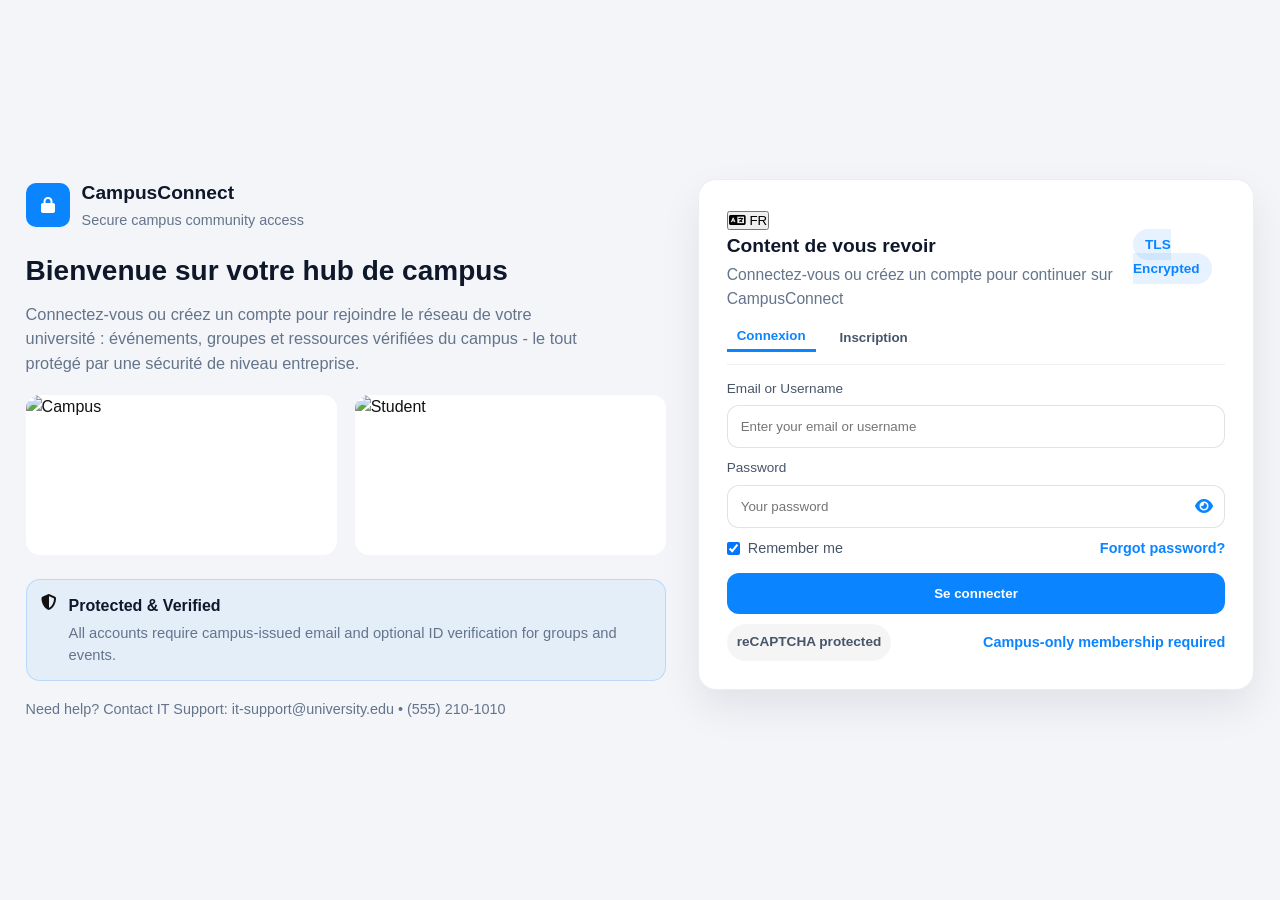
==== public/auth.html @ 8ff951ba "Refactor: Convert to multi-page architecture and add Ymatch module" ====
<!DOCTYPE html>
<html lang="fr">
<head>
    <meta charset="UTF-8">
    <meta name="viewport" content="width=device-width, initial-scale=1.0">
    <title>CampusConnect - Connexion</title>
    <link rel="stylesheet" href="css/style.css">
    <!-- Utilisation de FontAwesome pour des icônes rapides et propres -->
    <link rel="stylesheet" href="https://cdnjs.cloudflare.com/ajax/libs/font-awesome/6.4.0/css/all.min.css">
</head>
<body>
    <!-- VIEW AUTH (light) -->
    <section id="view-auth" class="view-auth" style="display:flex;">
        <div class="auth-shell">
            <div class="auth-left">
                <div class="auth-brand">
                    <div class="auth-brand-icon"><i class="fa-solid fa-lock"></i></div>
                    <div>
                        <div class="auth-brand-title">CampusConnect</div>
                        <div class="auth-brand-sub">Secure campus community access</div>
                    </div>
                </div>

                <h2 data-translate-key="auth_welcome_title">Welcome to your campus hub</h2>
                <p class="auth-lead" data-translate-key="auth_welcome_subtitle">
                    Sign in or create an account to join your university network: events, groups, and verified campus resources — all protected with enterprise-grade security.
                </p>

                <div class="auth-image-grid">
                    <div class="auth-image-tile">
                        <img alt="Campus" src="https://images.unsplash.com/photo-1500530855697-b586d89ba3ee?auto=format&fit=crop&w=900&q=80" />
                    </div>
                    <div class="auth-image-tile">
                        <img alt="Student" src="https://picsum.photos/seed/campus-student/900/500" />
                    </div>
                </div>

                <div class="auth-protected">
                    <i class="fa-solid fa-shield-halved"></i>
                    <div>
                        <div class="auth-protected-title">Protected &amp; Verified</div>
                        <div class="auth-protected-sub">
                            All accounts require campus-issued email and optional ID verification for groups and events.
                        </div>
                    </div>
                </div>

                <div class="auth-support muted">
                    Need help? Contact IT Support: it-support@university.edu • (555) 210-1010
                </div>
            </div>

            <div class="auth-right">
                <div class="auth-card">
                    <button class="btn-lang-auth" id="btn-lang-switcher-auth" title="Changer de langue">
                        <i class="fa-solid fa-language"></i> FR
                    </button>
                    <div class="auth-card-head">
                        <div>
                            <div class="auth-card-title" data-translate-key="auth_card_title">Welcome back</div>
                            <div class="auth-card-sub" data-translate-key="auth_card_subtitle">Sign in or create an account to continue to CampusConnect</div>
                        </div>
                        <div class="auth-secure">
                            <span class="secure-pill">TLS Encrypted</span>
                        </div>
                    </div>

                    <div class="auth-tabs">
                        <button class="auth-tab active" type="button" data-auth-form="login" data-translate-key="auth_tab_login">Login</button>
                        <button class="auth-tab" type="button" data-auth-form="signup" data-translate-key="auth_tab_signup">Sign-up</button>
                    </div>

                    <form id="form-login" class="auth-form" data-auth-form="login">
                        <label class="auth-label">Email or Username</label>
                        <input class="auth-input" type="text" placeholder="Enter your email or username" />

                        <label class="auth-label">Password</label>
                        <div class="auth-input-with-icon">
                            <input class="auth-input" type="password" placeholder="Your password" />
                            <i class="fa-solid fa-eye auth-eye"></i>
                        </div>

                        <div class="auth-row">
                            <label class="auth-checkbox">
                                <input type="checkbox" checked />
                                <span>Remember me</span>
                            </label>
                            <a href="#" class="auth-link">Forgot password?</a>
                        </div>

                        <button class="auth-primary" type="button" id="btn-auth-login" data-translate-key="auth_signin_button">Sign in</button>
                        <div class="auth-rec">
                            <span class="rec-pill">reCAPTCHA protected</span>
                            <span class="auth-link muted">Campus-only membership required</span>
                        </div>
                    </form>

                    <form id="form-signup" class="auth-form" data-auth-form="signup" style="display:none;">
                        <div class="auth-form-grid">
                            <div>
                                <label class="auth-label">Full name</label>
                                <input class="auth-input" type="text" placeholder="Your full name" />
                            </div>
                            <div>
                                <label class="auth-label">Campus email</label>
                                <input class="auth-input" type="email" placeholder="you@campus.edu" />
                            </div>
                        </div>

                        <label class="auth-label">Password</label>
                        <div class="auth-form-grid2">
                            <input class="auth-input" type="password" placeholder="Password" />
                            <input class="auth-input" type="password" placeholder="Confirm password" />
                        </div>

                        <div class="auth-form-select-row">
                            <div>
                                <label class="auth-label">Major</label>
                                <select class="auth-input">
                                    <option>Computer Science</option>
                                </select>
                            </div>
                            <div>
                                <label class="auth-label">Year</label>
                                <select class="auth-input">
                                    <option>First year</option>
                                </select>
                            </div>
                        </div>

                        <label class="auth-label">Student ID verification</label>
                        <button class="auth-secondary" type="button">Upload</button>

                        <div class="auth-terms">
                            <div class="auth-help muted">Accepted formats: JPG, PNG, PDF Max 5MB.</div>
                            <label class="auth-checkbox">
                                <input type="checkbox" checked />
                                <span>I agree to the Terms &amp; Privacy</span>
                            </label>
                        </div>

                        <button class="auth-primary" type="button" id="btn-auth-signup" data-translate-key="auth_create_button">Create account</button>
                        <div class="auth-footer-links">
                            <a href="#" class="auth-link">Terms</a>
                            <a href="#" class="auth-link">Privacy</a>
                        </div>
                    </form>
                </div>
            </div>
        </div>
    </section>

    <!-- Utilisation de type="module" pour permettre les imports/exports JavaScript -->
    <script type="module" src="js/app.js"></script>
</body>
</html>
---- public/css/style.css ----
/* =========================================
   VARIABLES & RESET
   ========================================= */
:root {
    --bg-main: #0b0b0c;
    --bg-card: #111113;
    --bg-hover: #16161a;
    --border-color: #232327;

    --text-primary: #f5f7fb;
    --text-secondary: #a7b0bf;

    --accent-blue: #0b84ff;
    --accent-blue-hover: #0768c2;
    --accent-green: #22c55e;
    --danger-red: #ef4444;

    --border-radius: 12px;
    --transition: all 0.2s ease-in-out;
}

/* ==========================================================
   Profile (Competences / About) - wireframes UI
   ========================================================== */
.profile-panel { padding-top: 4px; }

.profile-section-card {
    padding: 18px;
}

.profile-section-head {
    display: flex;
    align-items: center;
    justify-content: space-between;
    margin-bottom: 12px;
}

.profile-section-title {
    font-weight: 950;
    color: var(--text-primary);
}

.profile-edit-icon {
    color: rgba(255,255,255,0.55);
    cursor: pointer;
}

/* Skills techniques */
.skill-tech-list { display: grid; gap: 14px; }

.skill-tech-row { display: grid; gap: 8px; }

.skill-tech-top {
    display: flex;
    align-items: baseline;
    justify-content: space-between;
    gap: 12px;
}

.skill-tech-name { font-weight: 900; color: var(--text-primary); font-size: 0.95rem; }
.skill-tech-level { color: rgba(255,255,255,0.65); font-weight: 800; font-size: 0.78rem; }

.skill-track {
    height: 4px;
    background: rgba(255,255,255,0.10);
    border-radius: 999px;
    overflow: hidden;
}

.skill-fill {
    height: 100%;
    background: linear-gradient(90deg, rgba(11,132,255,0.95), rgba(59,130,246,0.95));
    border-radius: 999px;
}

/* Skills transversales */
.trans-chip-group {
    display: flex;
    flex-wrap: wrap;
    gap: 10px;
}

.trans-chip {
    display: inline-block;
    background: rgba(255,255,255,0.04);
    border: 1px solid var(--border-color);
    border-radius: 999px;
    padding: 8px 12px;
    color: var(--text-primary);
    font-weight: 900;
    font-size: 0.78rem;
}

/* Projects */
.projects-grid {
    display: grid;
    gap: 12px;
}

.project-card {
    padding: 14px;
    border-radius: 12px;
    border: 1px solid var(--border-color);
    background: rgba(255,255,255,0.02);
}

.project-title {
    font-weight: 950;
    color: var(--text-primary);
    margin-bottom: 8px;
}

.project-desc { line-height: 1.45; font-size: 0.86rem; margin-bottom: 10px; }

.project-tags {
    display: flex;
    gap: 8px;
    flex-wrap: wrap;
}

.project-tag {
    background: rgba(34,197,94,0.12);
    border: 1px solid rgba(34,197,94,0.35);
    color: #86efac;
    padding: 6px 10px;
    border-radius: 999px;
    font-weight: 900;
    font-size: 0.76rem;
}

/* Links */
.links-list { display: grid; gap: 10px; }

.link-row {
    display: flex;
    align-items: center;
    gap: 12px;
    padding: 12px;
    border-radius: 12px;
    border: 1px solid var(--border-color);
    background: rgba(255,255,255,0.02);
}

.link-icon { width: 22px; text-align: center; color: rgba(255,255,255,0.8); }
.link-text { flex: 1; min-width: 0; }
.link-label { font-weight: 950; color: var(--text-primary); }
.link-url { overflow: hidden; text-overflow: ellipsis; white-space: nowrap; max-width: 340px; }
.link-arrow { color: rgba(147,197,253,0.85); }

html, body {
    height: 100%;
}

* {
    margin: 0;
    padding: 0;
    box-sizing: border-box;
}

body {
    font-family: -apple-system, BlinkMacSystemFont, "Segoe UI", Roboto, Helvetica, Arial, sans-serif;
    background-color: var(--bg-main);
    color: var(--text-primary);
    line-height: 1.5;
}

a {
    text-decoration: none;
    color: inherit;
}

ul {
    list-style: none;
}

/* =========================================
   HEADER
   ========================================= */
.main-header {
    position: fixed;
    top: 0;
    left: 0;
    width: 100%;
    height: 70px;
    background-color: var(--bg-card);
    border-bottom: 1px solid var(--border-color);
    display: flex;
    align-items: center;
    justify-content: space-between;
    padding: 0 40px;
    z-index: 1000;
}

.logo {
    font-size: 1.5rem;
    color: var(--accent-blue);
    font-weight: bold;
}

.search-bar {
    background-color: var(--bg-main);
    border: 1px solid var(--border-color);
    border-radius: 20px;
    padding: 8px 16px;
    display: flex;
    align-items: center;
    width: 350px;
}

.search-bar i {
    color: var(--text-secondary);
    margin-right: 10px;
}

.search-bar input {
    background: transparent;
    border: none;
    color: var(--text-primary);
    width: 100%;
    outline: none;
}

.header-right {
    display: flex;
    align-items: center;
    gap: 20px;
}

.btn-ia-assistant {
    background: linear-gradient(135deg, #0070f3, #8a2be2);
    color: white;
    border: none;
    padding: 8px 16px;
    border-radius: 20px;
    font-weight: 600;
    cursor: pointer;
    display: flex;
    align-items: center;
    gap: 8px;
    transition: var(--transition);
}

.btn-ia-assistant:hover {
    opacity: 0.9;
    transform: scale(1.05);
}

.profile-icon img, .avatar-small {
    width: 40px;
    height: 40px;
    border-radius: 50%;
    object-fit: cover;
    cursor: pointer;
}

/* =========================================
   LAYOUT (GRID)
   ========================================= */
.container {
    max-width: 1680px;
    margin: 86px auto 30px; /* space for fixed header */
    padding: 0 32px;
}

.layout-grid {
    display: grid;
    grid-template-columns: 300px minmax(0, 1fr) 400px;
    gap: 22px;
    align-items: start;
}

/* =========================================
   COMPOSANTS PARTAGES
   ========================================= */
.card {
    background-color: var(--bg-card);
    border: 1px solid var(--border-color);
    border-radius: var(--border-radius);
    padding: 20px;
    margin-bottom: 20px;
}

.btn-primary {
    background-color: var(--accent-blue);
    color: white;
    border: none;
    padding: 8px 20px;
    border-radius: 6px;
    font-weight: bold;
    cursor: pointer;
    transition: var(--transition);
}

.btn-primary:hover {
    background-color: var(--accent-blue-hover);
}

/* =========================================
   COLONNE GAUCHE (NAV)
   ========================================= */
.main-nav li {
    margin-bottom: 8px;
}

.main-nav a {
    display: flex;
    align-items: center;
    gap: 15px;
    padding: 12px 20px;
    border-radius: 8px;
    color: var(--text-secondary);
    font-weight: 500;
    transition: var(--transition);
}

.main-nav a:hover, .main-nav a.active {
    background-color: var(--bg-hover);
    color: var(--accent-blue);
}

/* =========================================
   COLONNE CENTRE (FEED)
   ========================================= */
.create-post textarea {
    width: 100%;
    background: transparent;
    border: none;
    color: var(--text-primary);
    resize: none;
    outline: none;
    margin-left: 15px;
    font-size: 1rem;
}

.create-post-header {
    display: flex;
    border-bottom: 1px solid var(--border-color);
    padding-bottom: 15px;
    margin-bottom: 15px;
}

.create-post-actions {
    display: flex;
    justify-content: space-between;
    align-items: center;
}

.btn-icon {
    background: transparent;
    border: none;
    color: var(--text-secondary);
    cursor: pointer;
    font-size: 0.9rem;
}

/* Styles injectés pour les posts JS */
.post-header { display: flex; align-items: center; gap: 15px; margin-bottom: 15px; }
.post-meta h3 { font-size: 1rem; color: var(--text-primary); }
.post-meta span { font-size: 0.8rem; color: var(--text-secondary); }
.post-content { margin-bottom: 15px; color: var(--text-primary); }
.post-image { width: 100%; border-radius: 8px; margin-bottom: 15px; }
.post-actions { display: flex; gap: 20px; border-top: 1px solid var(--border-color); padding-top: 15px; }
.post-actions button { background: transparent; border: none; color: var(--text-secondary); cursor: pointer; display: flex; align-items: center; gap: 8px; }
.post-actions button:hover { color: var(--accent-blue); }

/* =========================================
   COLONNE DROITE (EVENTS)
   ========================================= */
.events-widget h2 { font-size: 1.1rem; margin-bottom: 20px; border-bottom: 1px solid var(--border-color); padding-bottom: 10px; }
.event-item { display: flex; gap: 15px; margin-bottom: 15px; align-items: center; }
.event-date { background-color: var(--bg-hover); padding: 10px; border-radius: 8px; text-align: center; color: var(--accent-blue); font-weight: bold; min-width: 50px; }
.event-details h3 { font-size: 0.95rem; }
.event-details p { font-size: 0.8rem; color: var(--text-secondary); }

/* =========================================
   SECTION PROFIL
   ========================================= */
.profile-card {
    padding: 0; /* Padding handled internally for the banner */
    overflow: hidden;
}

.profile-banner {
    height: 150px;
    background: linear-gradient(135deg, var(--accent-blue), #8a2be2);
    width: 100%;
}

.profile-info-header {
    padding: 0 20px 20px;
    display: flex;
    align-items: flex-end;
    gap: 20px;
    position: relative;
    margin-top: -50px;
}

.profile-avatar-large {
    width: 120px;
    height: 120px;
    border-radius: 50%;
    border: 5px solid var(--bg-card);
    background-color: var(--bg-card);
    object-fit: cover;
}

.profile-main-details {
    flex-grow: 1;
    padding-bottom: 10px;
}

.text-secondary {
    color: var(--text-secondary);
}

.btn-ymatch {
    margin-bottom: 10px;
    background: linear-gradient(135deg, #10b981, #059669);
}

.profile-stats {
    display: flex;
    justify-content: space-around;
    padding: 20px;
    border-top: 1px solid var(--border-color);
    background-color: rgba(255, 255, 255, 0.02);
}

.stat-item {
    text-align: center;
}

.stat-value {
    display: block;
    font-size: 1.5rem;
    font-weight: bold;
    color: var(--text-primary);
}

.stat-label {
    font-size: 0.9rem;
    color: var(--text-secondary);
}

.skills-container {
    display: flex;
    flex-wrap: wrap;
    gap: 10px;
    margin-top: 15px;
}

.skill-badge {
    background-color: var(--bg-hover);
    color: var(--text-primary);
    padding: 6px 15px;
    border-radius: 20px;
    font-size: 0.85rem;
    border: 1px solid var(--border-color);
    font-weight: 500;
    transition: var(--transition);
}

.skill-badge:hover {
    border-color: var(--accent-blue);
    color: var(--accent-blue);
}

/* =========================================
   SECTION MESSAGERIE
   ========================================= */
.messages-container { display: flex; padding: 0; height: 640px; overflow: hidden; }
.messages-sidebar { width: 30%; border-right: 1px solid var(--border-color); display: flex; flex-direction: column; background-color: var(--bg-card); }
.messages-search { padding: 15px; border-bottom: 1px solid var(--border-color); }
.messages-search input { width: 100%; background: var(--bg-main); border: 1px solid var(--border-color); padding: 8px 15px; border-radius: 20px; color: white; outline: none; }
.contacts-list { flex-grow: 1; overflow-y: auto; }
.contact-item { display: flex; gap: 12px; padding: 15px; border-bottom: 1px solid var(--border-color); cursor: pointer; transition: var(--transition); }
.contact-item:hover { background-color: var(--bg-hover); }
.contact-info h4 { font-size: 0.95rem; color: var(--text-primary); margin-bottom: 4px; }
.contact-info p { font-size: 0.8rem; color: var(--text-secondary); white-space: nowrap; overflow: hidden; text-overflow: ellipsis; max-width: 150px; }
.messages-chat { width: 70%; display: flex; flex-direction: column; background-color: var(--bg-main); }
.chat-header { padding: 15px 20px; border-bottom: 1px solid var(--border-color); background-color: var(--bg-card); display: flex; align-items: center; }
.chat-history { flex-grow: 1; padding: 20px; overflow-y: auto; display: flex; flex-direction: column; gap: 15px; }
.chat-bubble { max-width: 75%; padding: 10px 16px; border-radius: 18px; font-size: 0.95rem; line-height: 1.4; }
.chat-bubble.sender { background-color: var(--accent-blue); color: white; align-self: flex-end; border-bottom-right-radius: 4px; }
.chat-bubble.receiver { background-color: var(--bg-card); border: 1px solid var(--border-color); color: var(--text-primary); align-self: flex-start; border-bottom-left-radius: 4px; }
.chat-input-area { padding: 15px; border-top: 1px solid var(--border-color); display: flex; gap: 10px; background-color: var(--bg-card); }
.chat-input-area input { flex-grow: 1; background: var(--bg-main); border: 1px solid var(--border-color); padding: 10px 15px; border-radius: 20px; color: white; outline: none; }
.chat-input-area button { border-radius: 50%; width: 40px; height: 40px; display: flex; justify-content: center; align-items: center; padding: 0; }
.messages-actions { padding: 14px 15px 8px; border-bottom: 1px solid var(--border-color); }
.new-discussion-btn { width: 100%; border-radius: 10px; padding: 9px 10px; font-size: 0.9rem; display: inline-flex; align-items: center; justify-content: center; gap: 8px; }

/* ==========================================================
   CampusConnect wireframes styling (approx.)
   ========================================================== */
.muted { color: var(--text-secondary); }
.muted.small { font-size: 0.8rem; }

/* Auth */
.view-auth {
    min-height: 100vh;
    height: 100vh;
    height: 100svh; /* meilleure stabilité sur mobile */
    width: 100%;
    background: #f3f5f9;
    color: #111;
    display: flex;
    align-items: center;
    justify-content: center;
    padding: 24px;
    box-sizing: border-box;
}
.auth-shell { width: min(1440px, 96vw); background: transparent; display: grid; grid-template-columns: 1.15fr 1fr; gap: 32px; }
.auth-brand { display: flex; align-items: center; gap: 12px; margin-bottom: 18px; }
.auth-brand-icon { width: 44px; height: 44px; border-radius: 10px; background: #0b84ff; color: #fff; display: flex; align-items: center; justify-content: center; }
.auth-brand-title { font-weight: 800; font-size: 1.2rem; color: #0f172a; }
.auth-brand-sub { color: #64748b; font-size: 0.9rem; margin-top: 2px; }
.auth-left h2 { font-size: 1.75rem; margin-top: 18px; color: #0f172a; }
.auth-lead { color: #64748b; margin-top: 10px; font-size: 1.02rem; max-width: 560px; }
.auth-image-grid { display: grid; grid-template-columns: 1fr 1fr; gap: 18px; margin-top: 20px; }
.auth-image-tile { height: 160px; border-radius: 14px; overflow: hidden; background: #fff; }
.auth-image-tile img { width: 100%; height: 100%; object-fit: cover; display: block; }
.auth-protected { margin-top: 24px; background: rgba(11,132,255,0.06); border: 1px solid rgba(11,132,255,0.2); border-radius: 14px; padding: 14px; display: flex; gap: 12px; align-items: flex-start; }
.auth-protected-title { font-weight: 700; color: #0f172a; }
.auth-protected-sub { color: #64748b; font-size: 0.92rem; margin-top: 4px; }
.auth-support { margin-top: 18px; color: #64748b; font-size: 0.9rem; }

.auth-card { background: #fff; border-radius: 18px; padding: 28px; box-shadow: 0 18px 40px rgba(2,6,23,0.08); border: 1px solid rgba(15,23,42,0.07); }
.auth-card-head { display: flex; align-items: flex-start; justify-content: space-between; gap: 16px; margin-bottom: 12px; }
.auth-card-title { font-size: 1.2rem; font-weight: 900; color: #0f172a; }
.auth-card-sub { color: #64748b; font-size: 0.98rem; margin-top: 2px; }
.auth-secure .secure-pill { background: rgba(11,132,255,0.1); color: #0b84ff; padding: 8px 12px; border-radius: 999px; font-weight: 700; font-size: 0.85rem; }
.auth-tabs { display: flex; gap: 14px; border-bottom: 1px solid rgba(2,6,23,0.06); padding-bottom: 12px; margin-bottom: 14px; }
.auth-tab { background: transparent; border: none; padding: 6px 10px; cursor: pointer; color: #475569; font-weight: 700; }
.auth-tab.active { color: #0b84ff; border-bottom: 3px solid #0b84ff; }
.auth-form { display: block; }
.auth-label { font-size: 0.85rem; color: #475569; display: block; margin-top: 10px; margin-bottom: 6px; }
.auth-input { width: 100%; padding: 13px 13px; border-radius: 12px; border: 1px solid rgba(15,23,42,0.12); outline: none; background: #fff; }
.auth-input-with-icon { position: relative; }
.auth-eye { position: absolute; right: 12px; top: 50%; transform: translateY(-50%); color: #0b84ff; }
.auth-row { display: flex; align-items: center; justify-content: space-between; margin-top: 10px; }
.auth-checkbox { display: flex; align-items: center; gap: 8px; color: #475569; font-size: 0.9rem; }
.auth-link { color: #0b84ff; font-size: 0.9rem; font-weight: 700; text-decoration: none; }
.auth-primary { margin-top: 14px; width: 100%; background: #0b84ff; color: #fff; border: none; border-radius: 12px; padding: 13px 14px; font-weight: 900; cursor: pointer; }
.auth-secondary { width: 120px; border-radius: 10px; padding: 10px 12px; background: rgba(15,23,42,0.04); border: 1px solid rgba(15,23,42,0.1); cursor: pointer; font-weight: 700; }
.auth-rec { display: flex; justify-content: space-between; align-items: center; margin-top: 10px; }
.rec-pill { background: rgba(15,23,42,0.04); padding: 8px 10px; border-radius: 999px; font-size: 0.85rem; color: #475569; font-weight: 700; }
.auth-form-grid { display: grid; grid-template-columns: 1fr 1fr; gap: 16px; }
.auth-form-grid2 { display: grid; grid-template-columns: 1fr 1fr; gap: 16px; }
.auth-form-select { display: grid; grid-template-columns: 1fr 1fr; gap: 16px; margin-top: 6px; }
.auth-terms { margin-top: 12px; }
.auth-help { font-size: 0.85rem; margin-bottom: 10px; }
.auth-footer-links { display: flex; gap: 16px; justify-content: space-between; margin-top: 16px; flex-wrap: wrap; }

@media (max-width: 980px) {
    .auth-shell {
        width: min(920px, 96vw);
        grid-template-columns: 1fr;
        gap: 18px;
    }
    .auth-left {
        order: 2;
    }
    .auth-right {
        order: 1;
    }
}

/* Topbar */
.main-header {
    position: fixed;
    top: 0;
    left: 0;
    width: 100%;
    height: 56px;
    background: #0f1012;
    border-bottom: 1px solid var(--border-color);
    display: flex;
    align-items: center;
    justify-content: space-between;
    padding: 0 22px;
    z-index: 1000;
}
.logo { font-size: 1.1rem; color: #e5e7eb; font-weight: 900; }
.header-center { flex: 1; display: flex; justify-content: center; }
.search-bar { width: 420px; }

.btn-new-post {
    background: #0b84ff;
    color: #fff;
    border: none;
    border-radius: 10px;
    padding: 10px 14px;
    font-weight: 800;
    cursor: pointer;
    display: inline-flex;
    align-items: center;
    gap: 10px;
    box-shadow: 0 8px 20px rgba(11,132,255,0.22);
}

.btn-bot {
    background: rgba(255,255,255,0.08);
    color: #fff;
    border: 1px solid var(--border-color);
    border-radius: 10px;
    padding: 9px 12px;
    font-weight: 800;
    cursor: pointer;
    display: inline-flex;
    align-items: center;
    gap: 8px;
}

/* Layout */
.container {
    max-width: 1680px;
    margin: 86px auto 30px;
    padding: 0 32px;
}

.layout-grid {
    display: grid;
    grid-template-columns: 300px minmax(0, 1fr) 400px;
    gap: 22px;
    align-items: start;
}

.feed-center,
.sidebar-left,
.sidebar-right {
    min-width: 0;
}

.sidebar-left {
    background: #0b0b0c;
    border: 1px solid var(--border-color);
    padding: 14px 10px;
    border-radius: 12px;
    position: sticky;
    top: 74px;
    height: calc(100vh - 98px);
    overflow: auto;
}

.sidebar-right {
    padding-top: 0;
    position: sticky;
    top: 74px;
    height: calc(100vh - 98px);
    overflow: auto;
}

/* Make cards spacing consistent */
.card { margin-bottom: 18px; }

/* Responsive: stack columns nicely */
@media (max-width: 1200px) {
    .layout-grid {
        grid-template-columns: 240px minmax(0, 1fr);
    }
    .sidebar-right {
        position: static;
        height: auto;
        overflow: visible;
    }
}

@media (max-width: 900px) {
    .layout-grid {
        grid-template-columns: 1fr;
    }
    .sidebar-left {
        position: static;
        height: auto;
        overflow: visible;
    }
    .container {
        margin-top: 74px;
        padding: 0 16px;
    }
    .search-bar { width: min(520px, 72vw); }
}

/* Cards + posts */
.card { background-color: var(--bg-card); border: 1px solid var(--border-color); border-radius: 12px; padding: 18px; margin-bottom: 16px; }
.post { padding: 0; overflow: hidden; }
.post-header { padding: 16px; display: flex; align-items: flex-start; gap: 12px; border-bottom: 1px solid var(--border-color); }
.post-meta { flex: 1; }
.post-author-row { display: flex; align-items: center; gap: 10px; }
.post-author-name { font-size: 1rem; color: var(--text-primary); }
.badge-promo { color: var(--text-secondary); font-size: 0.75rem; border: 1px solid var(--border-color); border-radius: 999px; padding: 3px 10px; }
.post-author-sub { margin-top: 6px; }
.post-time { margin-left: auto; padding-top: 4px; }
.post-body { padding: 16px; }
.post-body p { margin-bottom: 12px; color: var(--text-primary); }
.post-image { width: 100%; border-radius: 10px; display: block; object-fit: cover; }
.post-footer { border-top: 1px solid var(--border-color); padding: 14px 16px; display: flex; align-items: center; justify-content: space-between; }
.post-stats { display: flex; gap: 18px; }
.post-stat i, .post-save i { margin-right: 8px; }
.post-save { background: transparent; border: 1px solid var(--border-color); border-radius: 999px; padding: 8px 12px; color: var(--text-secondary); cursor: pointer; font-weight: 700; }
.post-save:hover { border-color: rgba(11,132,255,0.7); color: var(--accent-blue); }

/* Profile */
.profile-page { }
.profile-cover { height: 170px; border-radius: 12px; overflow: hidden; background: #0c0d10; border: 1px solid var(--border-color); }
.profile-cover-image { width: 100%; height: 100%; background-size: cover; background-position: center; }
.profile-header-card { margin-top: -76px; }
.profile-header-top { display: flex; gap: 18px; align-items: flex-start; }
.profile-avatar-large { width: 118px; height: 118px; border-radius: 50%; border: 6px solid var(--bg-card); background: #0b0b0c; object-fit: cover; margin-top: 6px; }
.profile-identity h2 { font-size: 1.35rem; color: var(--text-primary); }
.profile-bio { color: var(--text-secondary); margin-top: 4px; font-size: 0.95rem; }
.profile-contact { margin-top: 10px; display: grid; gap: 6px; }
.profile-actions { margin-left: auto; display: flex; gap: 10px; flex-wrap: wrap; justify-content: flex-end; }
.btn-outline-sm { background: rgba(255,255,255,0.06); border: 1px solid var(--border-color); color: var(--text-primary); padding: 10px 14px; border-radius: 10px; font-weight: 800; cursor: pointer; }
.btn-outline-sm:hover { border-color: rgba(11,132,255,0.6); }
.btn-primary.btn-edit-sm, .btn-primary.btn-edit-sm { padding: 10px 14px; border-radius: 10px; }
.btn-primary { background-color: var(--accent-blue); }
.btn-primary:hover { background-color: var(--accent-blue-hover); }

.profile-stats-grid { display: grid; grid-template-columns: repeat(4, minmax(0, 1fr)); gap: 10px; margin-top: 16px; border-top: 1px solid var(--border-color); padding-top: 14px; }
.stat-box { text-align: center; }
.stat-box .stat-value { display: block; font-size: 1.25rem; font-weight: 900; color: var(--text-primary); }
.stat-box .stat-label { color: var(--text-secondary); font-size: 0.85rem; margin-top: 2px; }

.profile-tabs { display: flex; gap: 10px; margin-top: 14px; }
.profile-tab { border: 1px solid var(--border-color); background: rgba(255,255,255,0.03); color: var(--text-secondary); padding: 9px 12px; border-radius: 10px; font-weight: 800; cursor: pointer; }
.profile-tab.active { color: #fff; border-color: rgba(11,132,255,0.7); background: rgba(11,132,255,0.12); }

.profile-feed { }
.profile-post { padding: 16px; margin-bottom: 14px; background: rgba(255,255,255,0.02); }
.profile-post-top { display: flex; gap: 14px; align-items: flex-start; margin-bottom: 12px; }
.profile-post-author { font-weight: 900; color: var(--text-primary); }
.profile-post-label { margin-left: auto; color: #93c5fd; font-weight: 900; font-size: 0.78rem; padding-top: 6px; }
.profile-post-body p { margin-bottom: 12px; }
.profile-post-image { width: 100%; border-radius: 10px; display: block; object-fit: cover; }
.profile-post-footer { margin-top: 12px; display: flex; justify-content: space-between; align-items: center; border-top: 1px solid var(--border-color); padding-top: 12px; }

/* Right sidebar profile */
.profile-sidecard { margin-bottom: 16px; }
.mutual-row { display: grid; gap: 12px; }
.mutual-item { display: flex; align-items: center; gap: 12px; }
.mutual-name { font-weight: 900; color: var(--text-primary); }
.pill-list { display: grid; gap: 8px; margin-top: 10px; }
.pill-pill { display: inline-block; background: rgba(255,255,255,0.04); border: 1px solid var(--border-color); padding: 7px 10px; border-radius: 12px; color: var(--text-primary); font-size: 0.85rem; font-weight: 700; }
.btn-secondary-full { width: 100%; background: rgba(255,255,255,0.06); border: 1px solid var(--border-color); color: var(--text-primary); padding: 11px 12px; border-radius: 12px; font-weight: 800; cursor: pointer; margin-top: 10px; }
.btn-secondary-full:hover { border-color: rgba(11,132,255,0.6); }
.btn-danger-full { width: 100%; background: rgba(239,68,68,0.14); border: 1px solid rgba(239,68,68,0.45); color: #fecaca; padding: 11px 12px; border-radius: 12px; font-weight: 900; cursor: pointer; margin-top: 10px; }

.side-toggle { display: flex; justify-content: space-between; gap: 14px; align-items: center; padding: 10px 0; border-top: 1px solid var(--border-color); }
.side-toggle:first-of-type { border-top: none; }
.toggle-title { font-weight: 900; color: var(--text-primary); }
.toggle-sub { margin-top: 4px; }

/* Switch */
.switch { position: relative; display: inline-block; width: 42px; height: 24px; }
.switch input { display: none; }
.slider { position: absolute; cursor: pointer; top: 0; left: 0; right: 0; bottom: 0; background-color: rgba(255,255,255,0.12); transition: .2s; border: 1px solid var(--border-color); }
.slider.round { border-radius: 999px; }
.slider:before { position: absolute; content: ""; height: 18px; width: 18px; left: 3px; bottom: 2px; background-color: #94a3b8; transition: .2s; border-radius: 50%; }
.switch input:checked + .slider { background-color: rgba(11,132,255,0.22); border-color: rgba(11,132,255,0.6); }
.switch input:checked + .slider:before { background-color: #ffffff; transform: translateX(18px); }

/* Composer overlay (expanded composer) */
.composer-overlay { position: fixed; inset: 0; background: rgba(0,0,0,0.65); z-index: 9999; padding: 70px 18px 18px; display: none; align-items: flex-start; justify-content: center; overflow: auto; }
.composer-dialog { width: min(1200px, 98vw); height: calc(100vh - 88px); margin: 0 auto; border-radius: 14px; background: var(--bg-main); border: 1px solid var(--border-color); overflow: hidden; position: relative; }
.composer-columns { display: grid; grid-template-columns: 1fr 420px; gap: 16px; padding: 16px; height: 100%; overflow: auto; }
.composer-left, .composer-right { min-width: 0; }
.composer-cancel { position: absolute; right: 16px; top: 12px; background: rgba(255,255,255,0.06); border: 1px solid var(--border-color); color: var(--text-primary); border-radius: 10px; padding: 8px 12px; cursor: pointer; font-weight: 900; z-index: 2; }

.composer-topline { display: flex; justify-content: space-between; align-items: flex-start; gap: 12px; margin-bottom: 10px; }
.composer-user { display: flex; gap: 12px; align-items: center; }
.composer-mini-chip { background: rgba(11,132,255,0.14); border: 1px solid rgba(11,132,255,0.45); color: #93c5fd; padding: 6px 10px; border-radius: 999px; font-weight: 900; }

.editor-toolbar { display: flex; gap: 10px; align-items: center; border-bottom: 1px solid var(--border-color); padding: 10px 0; margin-bottom: 12px; }
.toolbar-btn { width: 34px; height: 34px; border-radius: 10px; border: 1px solid var(--border-color); background: rgba(255,255,255,0.03); color: var(--text-primary); cursor: pointer; display: flex; align-items: center; justify-content: center; }
.toolbar-btn.primaryish { width: auto; padding: 0 14px; gap: 10px; font-weight: 900; color: #fff; background: rgba(11,132,255,0.16); border-color: rgba(11,132,255,0.5); }
.toolbar-spacer { flex: 1; }

.composer-editor textarea { width: 100%; height: 120px; background: rgba(255,255,255,0.02); border: 1px solid var(--border-color); border-radius: 12px; padding: 12px; color: var(--text-primary); outline: none; resize: none; }
.composer-editor-hint { margin-top: 8px; font-size: 0.85rem; }

.composer-section { margin-top: 14px; }
.section-title { font-weight: 1000; margin-bottom: 8px; color: var(--text-primary); }
.section-input { width: 100%; border-radius: 12px; border: 1px solid var(--border-color); background: rgba(255,255,255,0.02); color: var(--text-primary); padding: 10px 12px; outline: none; }
.media-dropzone { border: 1px dashed rgba(147,197,253,0.35); border-radius: 14px; padding: 14px; background: rgba(255,255,255,0.02); }
.media-buttons { display: flex; gap: 10px; margin-top: 10px; flex-wrap: wrap; }
.media-btn { background: rgba(255,255,255,0.05); border: 1px solid var(--border-color); color: var(--text-primary); border-radius: 12px; padding: 10px 12px; cursor: pointer; font-weight: 900; display: inline-flex; align-items: center; gap: 10px; }
.media-thumbs { display: flex; gap: 10px; margin-top: 10px; }
.thumb { flex: 1; height: 54px; border-radius: 12px; border: 1px solid var(--border-color); background: rgba(255,255,255,0.03); display: flex; align-items: center; justify-content: center; font-size: 0.8rem; }
.mention-row { display: flex; align-items: center; gap: 12px; margin-top: 10px; }
.mention-pill { background: rgba(11,132,255,0.12); border: 1px solid rgba(11,132,255,0.45); color: #93c5fd; border-radius: 999px; padding: 9px 12px; font-weight: 900; cursor: pointer; }
.mention-chips { display: flex; gap: 8px; flex-wrap: wrap; }
.chip { background: rgba(255,255,255,0.04); border: 1px solid var(--border-color); border-radius: 999px; padding: 7px 10px; color: var(--text-secondary); font-weight: 800; font-size: 0.8rem; }

.location-row { display: flex; gap: 10px; align-items: center; }
.find-btn { border-radius: 12px; padding: 10px 12px; border: 1px solid var(--border-color); background: rgba(255,255,255,0.05); color: var(--text-primary); font-weight: 900; cursor: pointer; white-space: nowrap; }
.location-preview { height: 90px; border: 1px solid var(--border-color); border-radius: 14px; display: flex; align-items: center; justify-content: center; margin-top: 10px; }

.schedule-row { display: flex; gap: 12px; margin-bottom: 12px; }
.radio-pill { display: inline-flex; align-items: center; gap: 10px; padding: 10px 12px; border-radius: 999px; background: rgba(255,255,255,0.04); border: 1px solid var(--border-color); cursor: pointer; color: var(--text-primary); font-weight: 900; font-size: 0.9rem; }
.schedule-grid { display: grid; grid-template-columns: 1fr 1fr; gap: 12px; }
.field-label { font-size: 0.82rem; color: var(--text-secondary); font-weight: 900; margin-bottom: 6px; }

.audience-grid { display: grid; gap: 10px; }
.audience-option { display: grid; gap: 4px; padding: 12px; border-radius: 14px; border: 1px solid var(--border-color); background: rgba(255,255,255,0.02); cursor: pointer; }
.audience-option input { margin-right: 10px; }
.audience-option span { font-weight: 950; color: var(--text-primary); }
.audience-option .small { font-size: 0.8rem; }

.live-preview { border: 1px solid var(--border-color); border-radius: 14px; padding: 14px; background: rgba(255,255,255,0.02); }
.live-preview-title { font-weight: 1000; font-size: 1rem; }
.preview-post { margin-top: 12px; border-radius: 12px; border: 1px solid var(--border-color); background: rgba(255,255,255,0.02); padding: 12px; }
.preview-user { display: flex; gap: 12px; align-items: center; }
.preview-name { font-weight: 950; color: var(--text-primary); }
.preview-text { margin-top: 10px; line-height: 1.45; }
.preview-media { display: grid; grid-template-columns: 1fr 1fr; gap: 10px; margin-top: 12px; }
.preview-thumb { height: 92px; border-radius: 12px; border: 1px solid var(--border-color); background: rgba(255,255,255,0.03); }
.preview-actions { display: flex; align-items: center; justify-content: space-between; margin-top: 10px; }
.save-preview { color: var(--accent-blue); font-weight: 900; }

.composer-autoside { margin-top: 12px; }
.composer-bottom-bar { position: sticky; bottom: 0; background: rgba(15,16,18,0.95); border-top: 1px solid var(--border-color); padding: 14px; }
.composer-success { background: var(--accent-blue); color: #fff; border-radius: 12px; padding: 10px 12px; font-weight: 900; }
.composer-actions { display: flex; gap: 12px; align-items: center; justify-content: space-between; flex-wrap: wrap; margin-top: 12px; }
.composer-publish { border-radius: 12px; padding: 11px 14px; font-weight: 1000; }
.draft-btn, .cancel-btn { border-radius: 12px; padding: 11px 14px; font-weight: 1000; border: 1px solid var(--border-color); background: rgba(255,255,255,0.05); color: var(--text-primary); cursor: pointer; }

/* Chatbot */
.chatbot-widget {
    position: fixed;
    right: 20px;
    bottom: 18px;
    width: min(380px, calc(100vw - 28px));
    height: 460px;
    background: #111113;
    border: 1px solid var(--border-color);
    border-radius: 14px;
    box-shadow: 0 16px 44px rgba(0, 0, 0, 0.45);
    z-index: 10000;
    display: none;
    flex-direction: column;
    overflow: hidden;
}

.chatbot-header {
    padding: 12px 14px;
    border-bottom: 1px solid var(--border-color);
    display: flex;
    align-items: center;
    justify-content: space-between;
}

.chatbot-title {
    color: var(--text-primary);
    font-weight: 900;
    display: inline-flex;
    align-items: center;
    gap: 8px;
}

.chatbot-close {
    border: 1px solid var(--border-color);
    background: rgba(255,255,255,0.04);
    color: var(--text-primary);
    border-radius: 8px;
    width: 30px;
    height: 30px;
    cursor: pointer;
}

.chatbot-body {
    flex: 1;
    padding: 12px;
    overflow: auto;
    display: flex;
    flex-direction: column;
    gap: 10px;
}

.bot-msg, .user-msg {
    max-width: 85%;
    padding: 10px 12px;
    border-radius: 12px;
    font-size: 0.9rem;
    line-height: 1.45;
}

.bot-msg {
    align-self: flex-start;
    background: rgba(255,255,255,0.06);
    color: var(--text-primary);
    border: 1px solid var(--border-color);
}

.user-msg {
    align-self: flex-end;
    background: rgba(11,132,255,0.2);
    color: #dbeafe;
    border: 1px solid rgba(11,132,255,0.4);
}

.chatbot-input-row {
    border-top: 1px solid var(--border-color);
    display: flex;
    gap: 8px;
    padding: 10px;
}

.chatbot-input-row input {
    flex: 1;
    border-radius: 10px;
    border: 1px solid var(--border-color);
    background: #0b0b0c;
    color: var(--text-primary);
    padding: 10px 12px;
    outline: none;
}

.chatbot-input-row button {
    width: 40px;
    border-radius: 10px;
    border: 1px solid rgba(11,132,255,0.55);
    background: rgba(11,132,255,0.24);
    color: #dbeafe;
    cursor: pointer;
}

/* =========================================
   SECTION AMIS
   ========================================= */
.add-friend-form {
    display: flex;
    gap: 10px;
    margin: 20px 0;
}

.add-friend-form input {
    flex-grow: 1;
    background: var(--bg-main);
    border: 1px solid var(--border-color);
    padding: 10px 15px;
    border-radius: 10px;
    color: var(--text-primary);
    outline: none;
}

.friends-list {
    margin-top: 20px;
    display: grid;
    gap: 15px;
}

.friend-item {
    display: flex;
    align-items: center;
    gap: 15px;
    padding: 15px;
    background-color: var(--bg-hover);
    border: 1px solid var(--border-color);
    border-radius: var(--border-radius);
}

.friend-item-info h4 { font-size: 1rem; color: var(--text-primary); }
.friend-item-info p { font-size: 0.85rem; color: var(--text-secondary); }

.friend-item-actions {
    margin-left: auto;
    display: flex;
    gap: 10px;
}

/* =========================================
   IN-PLACE EDITING STYLES
   ========================================= */
.is-editing-card {
    outline: 2px dashed var(--accent-blue) !important;
    outline-offset: 4px;
}

.is-editing {
    background-color: rgba(11, 132, 255, 0.1);
    padding: 2px 6px;
    border-radius: 4px;
    outline: 1px solid rgba(11, 132, 255, 0.3);
    cursor: text;
}

.skill-tech-row {
    position: relative;
}

.skill-delete-btn {
    position: absolute;
    top: 50%;
    right: -5px;
    transform: translateY(-50%);
    background: transparent;
    border: none;
    color: var(--danger-red);
    font-size: 1.5rem;
    font-weight: bold;
    cursor: pointer;
    display: none;
    line-height: 1;
    padding: 0 5px;
    opacity: 0.7;
}

.skill-delete-btn:hover {
    opacity: 1;
}

#btn-add-skill {
    display: none;
}

.is-editing-card .skill-delete-btn,
.is-editing-card #btn-add-skill {
    display: block;
}
.skill-level-select {
    background-color: var(--bg-hover);
    color: var(--text-primary);
    border: 1px solid var(--accent-blue);
    border-radius: 8px;
    padding: 6px 10px;
    font-size: 0.78rem;
    font-weight: 800;
    outline: none;
    -webkit-appearance: none;
    -moz-appearance: none;
    appearance: none;
    background-image: url("data:image/svg+xml,%3csvg xmlns='http://www.w3.org/2000/svg' fill='none' viewBox='0 0 20 20'%3e%3cpath stroke='%23a7b0bf' stroke-linecap='round' stroke-linejoin='round' stroke-width='1.5' d='M6 8l4 4 4-4'/%3e%3c/svg%3e");
    background-position: right 0.5rem center;
    background-repeat: no-repeat;
    background-size: 1.5em 1.5em;
    padding-right: 2.5rem;
}
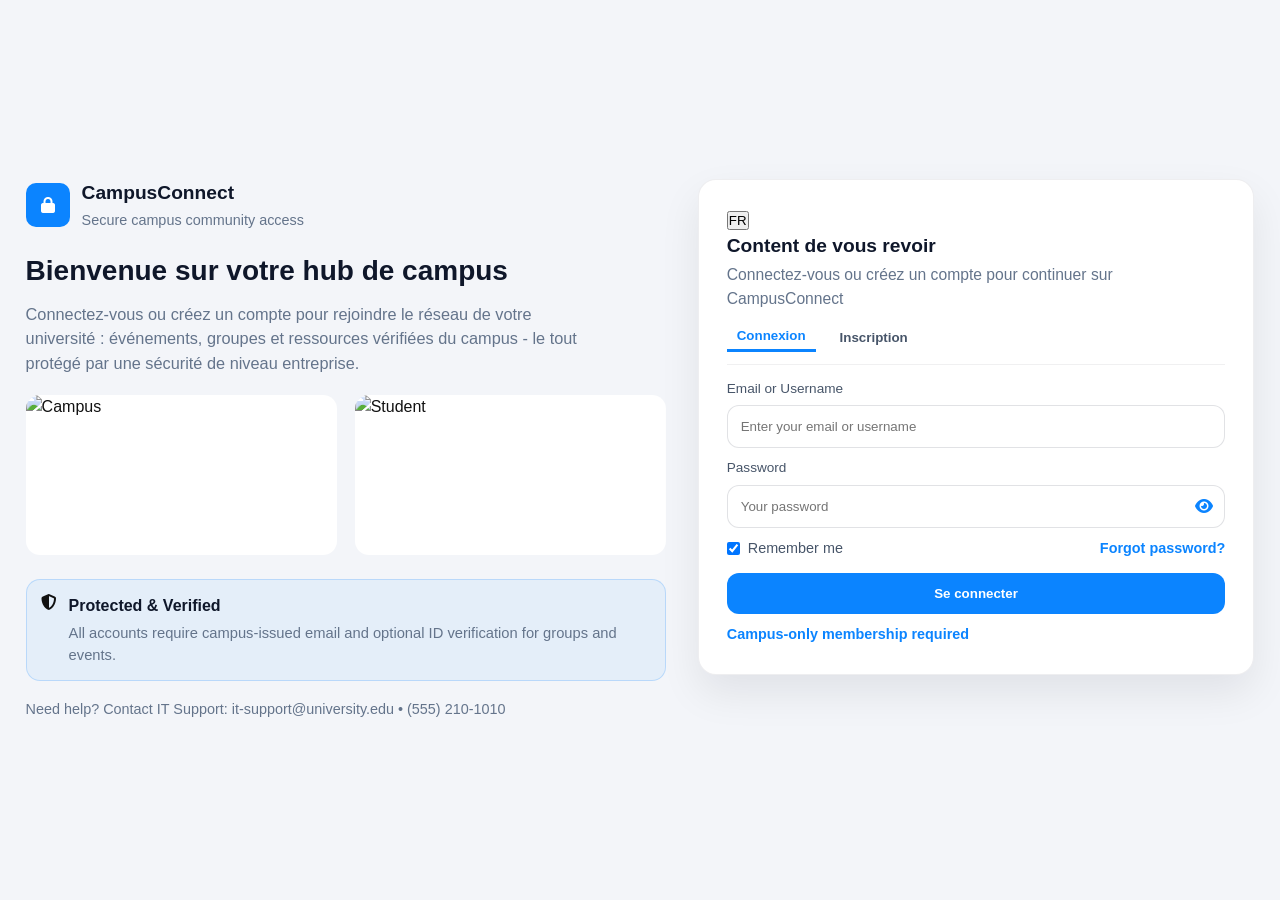
==== commit 93db3f59: "Update UI and translations" ====
--- a/public/auth.html
+++ b/public/auth.html
@@ -52,16 +52,11 @@
 
             <div class="auth-right">
                 <div class="auth-card">
-                    <button class="btn-lang-auth" id="btn-lang-switcher-auth" title="Changer de langue">
-                        <i class="fa-solid fa-language"></i> FR
-                    </button>
+                    <button class="btn-lang-auth" id="btn-lang-switcher-auth" title="Changer de langue">FR</button>
                     <div class="auth-card-head">
                         <div>
                             <div class="auth-card-title" data-translate-key="auth_card_title">Welcome back</div>
                             <div class="auth-card-sub" data-translate-key="auth_card_subtitle">Sign in or create an account to continue to CampusConnect</div>
-                        </div>
-                        <div class="auth-secure">
-                            <span class="secure-pill">TLS Encrypted</span>
                         </div>
                     </div>
 
@@ -90,7 +85,6 @@
 
                         <button class="auth-primary" type="button" id="btn-auth-login" data-translate-key="auth_signin_button">Sign in</button>
                         <div class="auth-rec">
-                            <span class="rec-pill">reCAPTCHA protected</span>
                             <span class="auth-link muted">Campus-only membership required</span>
                         </div>
                     </form>
--- a/public/css/style.css
+++ b/public/css/style.css
@@ -1035,4 +1035,133 @@
     background-repeat: no-repeat;
     background-size: 1.5em 1.5em;
     padding-right: 2.5rem;
+}
+
+/* =========================================
+   YMATCH PAGE STYLES
+   ========================================= */
+.ymatch-container {
+    max-width: 800px;
+    margin: 0 auto;
+}
+
+.ymatch-container .card {
+    margin-bottom: 20px;
+}
+
+.ymatch-container h2 {
+    font-size: 1.5rem;
+    font-weight: 900;
+    color: var(--text-primary);
+    margin-bottom: 8px;
+}
+
+.ymatch-container h3 {
+    font-size: 1.2rem;
+    font-weight: 800;
+    color: var(--text-primary);
+    margin-bottom: 4px;
+}
+
+.text-center {
+    text-align: center;
+}
+
+.ymatch-textarea {
+    width: 100%;
+    min-height: 120px;
+    background: var(--bg-main);
+    border: 1px solid var(--border-color);
+    border-radius: var(--border-radius);
+    padding: 12px;
+    color: var(--text-primary);
+    font-family: inherit;
+    font-size: 0.95rem;
+    resize: vertical;
+    margin-bottom: 15px;
+}
+
+.btn-ia {
+    background: linear-gradient(45deg, var(--accent-blue), #583cf0);
+    color: white;
+    border: none;
+    padding: 12px 20px;
+    border-radius: 10px;
+    font-weight: 800;
+    cursor: pointer;
+    display: inline-flex;
+    align-items: center;
+    justify-content: center;
+    gap: 10px;
+    transition: var(--transition);
+    width: 100%;
+}
+
+.btn-ia:hover {
+    opacity: 0.9;
+    box-shadow: 0 0 15px rgba(0, 112, 243, 0.4);
+}
+
+.ymatch-input-group {
+    display: flex;
+    gap: 10px;
+}
+
+.ymatch-input {
+    flex-grow: 1;
+    background: var(--bg-main);
+    border: 1px solid var(--border-color);
+    padding: 12px 15px;
+    border-radius: 10px;
+    color: var(--text-primary);
+    outline: none;
+}
+
+.ymatch-input-group .btn-ia {
+    width: auto;
+    white-space: nowrap;
+}
+
+#ia-result {
+    border: 1px solid;
+    border-image-slice: 1;
+    border-image-source: linear-gradient(to right, var(--accent-blue), #583cf0);
+    background: linear-gradient(rgba(11, 132, 255, 0.05), rgba(88, 60, 240, 0.05));
+}
+
+#ia-result h4 {
+    font-size: 1.1rem;
+    font-weight: 800;
+    color: #a7c5ff;
+    margin-bottom: 10px;
+}
+
+.ia-result-content {
+    color: var(--text-secondary);
+    line-height: 1.6;
+}
+
+.btn-primary-full {
+    display: block;
+    width: 100%;
+    text-align: center;
+    background-color: var(--bg-hover);
+    color: var(--text-primary);
+    border: 1px solid var(--border-color);
+    padding: 14px 20px;
+    border-radius: var(--border-radius);
+    font-weight: bold;
+    cursor: pointer;
+    transition: var(--transition);
+}
+
+.btn-primary-full:hover {
+    background-color: var(--accent-blue);
+    border-color: var(--accent-blue);
+    color: white;
+}
+
+.btn-primary-full i {
+    margin-left: 8px;
+    font-size: 0.8em;
 }
